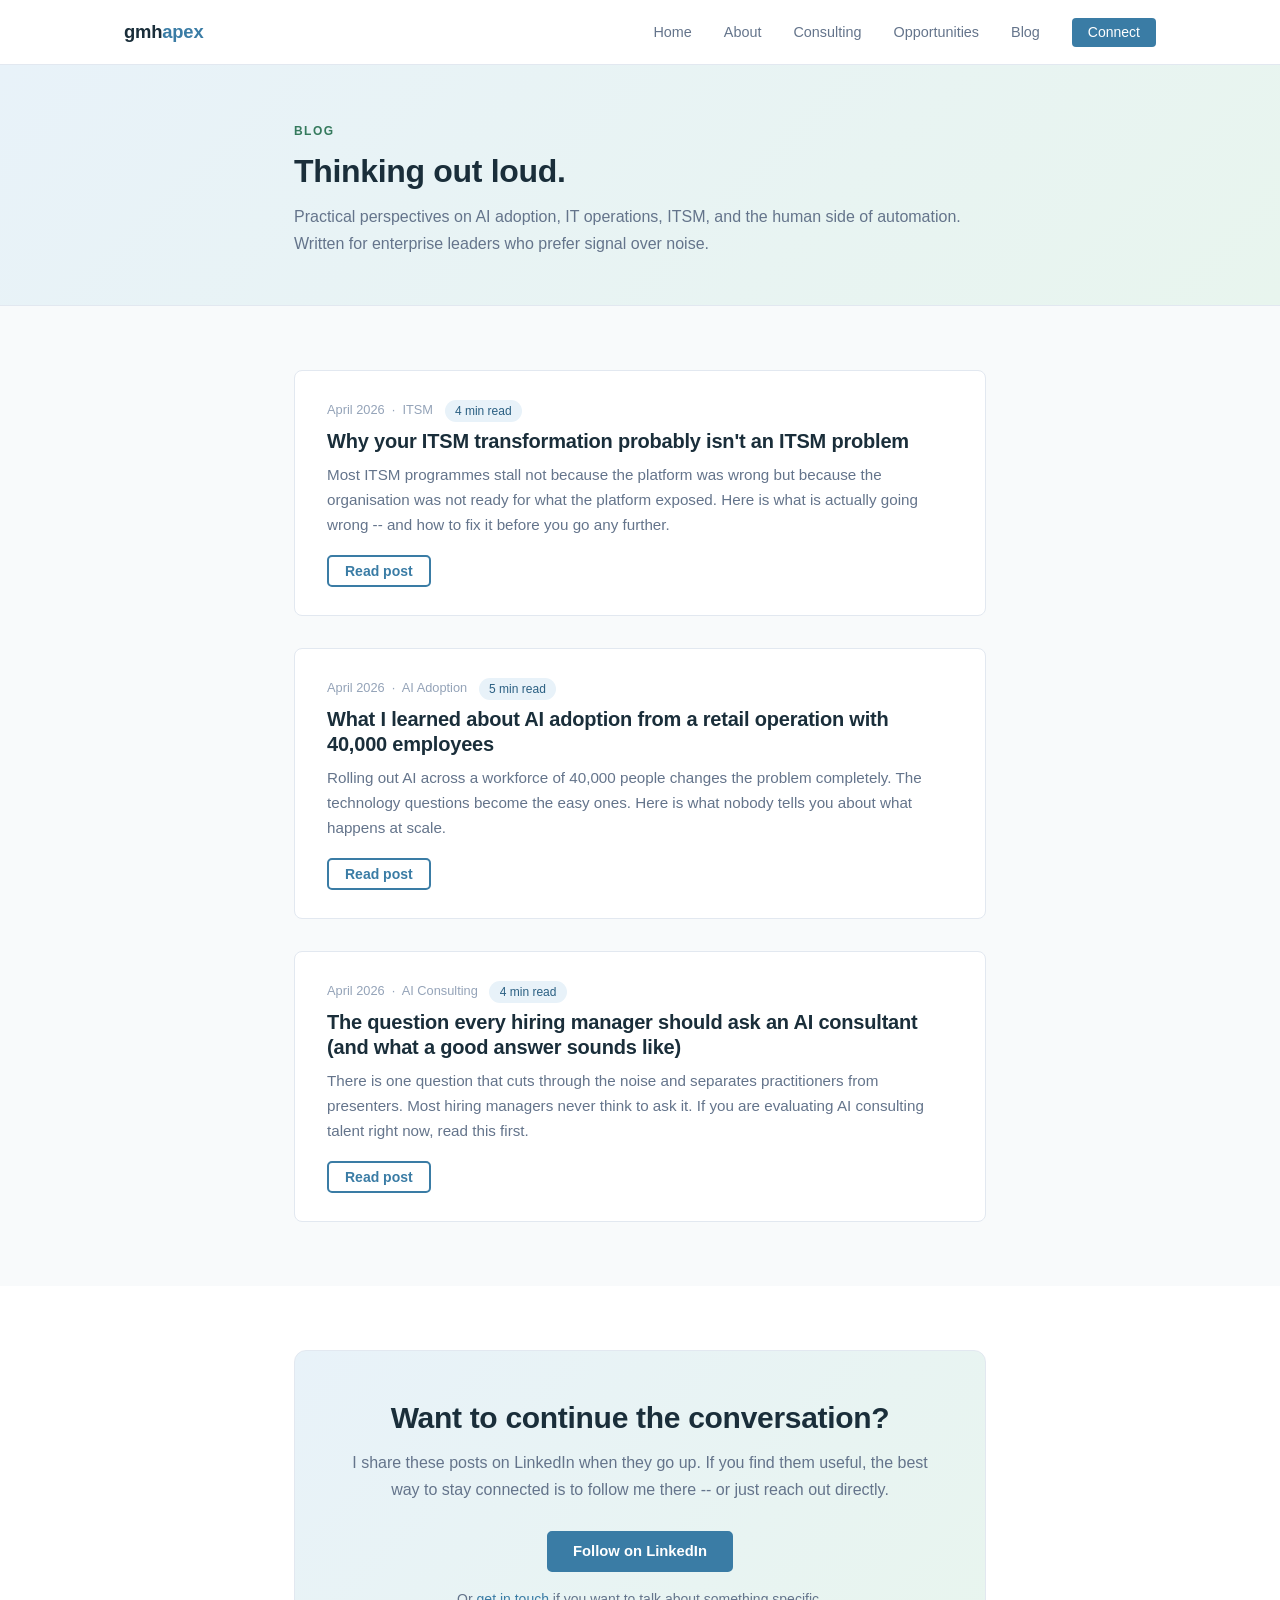
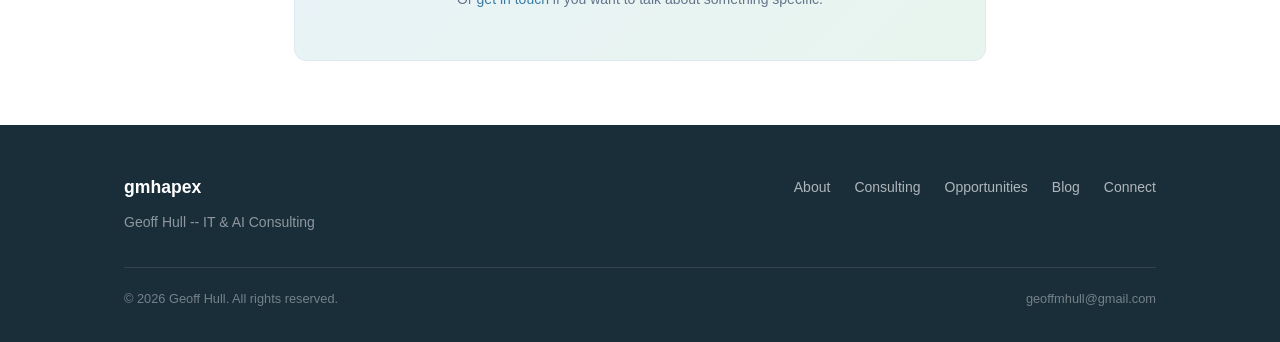
==== docs/blog/index.html @ 4c8a173a "Initial commit of site." ====
<!DOCTYPE html>
<html lang="en">
<head>
  <meta charset="UTF-8">
  <meta name="viewport" content="width=device-width, initial-scale=1.0">
  <title>Blog -- Geoff Hull | gmhapex.com</title>
  <meta name="description" content="Practical perspectives on AI adoption, IT operations transformation, ITSM, and the human side of automation. Geoff Hull's blog.">

  <!-- Canonical -->
  <link rel="canonical" href="https://gmhapex.com/blog/">

  <!-- OpenGraph -->
  <meta property="og:title" content="Blog -- Geoff Hull">
  <meta property="og:description" content="Practical perspectives on AI adoption, IT operations transformation, ITSM, and the human side of automation.">
  <meta property="og:url" content="https://gmhapex.com/blog/">
  <meta property="og:type" content="website">
  <meta property="og:image" content="https://gmhapex.com/assets/img/geoff-hull.jpg">

  <!-- Twitter Card -->
  <meta name="twitter:card" content="summary_large_image">
  <meta name="twitter:site" content="@geoffmhull">
  <meta name="twitter:title" content="Blog -- Geoff Hull">
  <meta name="twitter:description" content="Practical perspectives on AI adoption, IT operations, and the human side of transformation.">
  <meta name="twitter:image" content="https://gmhapex.com/assets/img/geoff-hull.jpg">

  <link rel="stylesheet" href="../assets/css/style.css">

  <!-- JSON-LD: Blog -->
  <script type="application/ld+json">
  {
    "@context": "https://schema.org",
    "@type": "Blog",
    "name": "Geoff Hull -- Blog",
    "url": "https://gmhapex.com/blog/",
    "description": "Practical perspectives on AI adoption, IT operations transformation, and the human side of automation.",
    "author": {
      "@type": "Person",
      "name": "Geoff Hull",
      "url": "https://gmhapex.com"
    }
  }
  </script>
</head>
<body>

  <!-- ===== Navigation ===== -->
  <nav class="site-nav" role="navigation" aria-label="Main navigation">
    <div class="container site-nav__inner">
      <a href="../index.html" class="site-nav__brand">gmh<span>apex</span></a>
      <button class="nav-toggle" aria-label="Open menu" aria-expanded="false">
        <span></span><span></span><span></span>
      </button>
      <ul class="site-nav__links">
        <li><a href="../index.html">Home</a></li>
        <li><a href="../about.html">About</a></li>
        <li><a href="../consulting.html">Consulting</a></li>
        <li><a href="../opportunities.html">Opportunities</a></li>
        <li><a href="index.html">Blog</a></li>
        <li class="nav-cta"><a href="../connect.html">Connect</a></li>
      </ul>
    </div>
  </nav>

  <!-- ===== Page header ===== -->
  <header class="post-header">
    <div class="container--narrow">
      <p class="section-label">Blog</p>
      <h1>Thinking out loud.</h1>
      <p class="post-header__sub">
        Practical perspectives on AI adoption, IT operations, ITSM, and the human side of automation.
        Written for enterprise leaders who prefer signal over noise.
      </p>
    </div>
  </header>

  <!-- ===== Post list ===== -->
  <section>
    <div class="container--narrow">
      <div class="post-list">

        <article class="post-card">
          <p class="post-card__meta">April 2026 &nbsp;&#183;&nbsp; ITSM <span class="tag">4 min read</span></p>
          <h2 class="post-card__title">
            <a href="itsm-transformation.html">Why your ITSM transformation probably isn't an ITSM problem</a>
          </h2>
          <p class="post-card__excerpt">
            Most ITSM programmes stall not because the platform was wrong but because the
            organisation was not ready for what the platform exposed. Here is what is actually
            going wrong -- and how to fix it before you go any further.
          </p>
          <div style="margin-top:1rem;">
            <a href="itsm-transformation.html" class="btn btn--outline" style="font-size:0.875rem; padding:0.45rem 1rem;">Read post</a>
          </div>
        </article>

        <article class="post-card">
          <p class="post-card__meta">April 2026 &nbsp;&#183;&nbsp; AI Adoption <span class="tag">5 min read</span></p>
          <h2 class="post-card__title">
            <a href="ai-adoption-retail.html">What I learned about AI adoption from a retail operation with 40,000 employees</a>
          </h2>
          <p class="post-card__excerpt">
            Rolling out AI across a workforce of 40,000 people changes the problem completely.
            The technology questions become the easy ones. Here is what nobody tells you about
            what happens at scale.
          </p>
          <div style="margin-top:1rem;">
            <a href="ai-adoption-retail.html" class="btn btn--outline" style="font-size:0.875rem; padding:0.45rem 1rem;">Read post</a>
          </div>
        </article>

        <article class="post-card">
          <p class="post-card__meta">April 2026 &nbsp;&#183;&nbsp; AI Consulting <span class="tag">4 min read</span></p>
          <h2 class="post-card__title">
            <a href="ai-consultant-question.html">The question every hiring manager should ask an AI consultant (and what a good answer sounds like)</a>
          </h2>
          <p class="post-card__excerpt">
            There is one question that cuts through the noise and separates practitioners from
            presenters. Most hiring managers never think to ask it. If you are evaluating AI
            consulting talent right now, read this first.
          </p>
          <div style="margin-top:1rem;">
            <a href="ai-consultant-question.html" class="btn btn--outline" style="font-size:0.875rem; padding:0.45rem 1rem;">Read post</a>
          </div>
        </article>

      </div>
    </div>
  </section>

  <!-- ===== Newsletter/connect prompt ===== -->
  <section class="section--alt">
    <div class="container--narrow">
      <div class="cta-block">
        <h2>Want to continue the conversation?</h2>
        <p>
          I share these posts on LinkedIn when they go up. If you find them useful, the best
          way to stay connected is to follow me there -- or just reach out directly.
        </p>
        <a href="https://www.linkedin.com/in/gmhull2025" class="btn btn--primary" target="_blank" rel="noopener noreferrer">Follow on LinkedIn</a>
        <div style="margin-top:1rem; font-size:0.875rem; color:var(--text-muted);">
          Or <a href="../connect.html">get in touch</a> if you want to talk about something specific.
        </div>
      </div>
    </div>
  </section>

  <!-- ===== Footer ===== -->
  <footer class="site-footer">
    <div class="container">
      <div class="site-footer__inner">
        <div>
          <div class="site-footer__brand">gmhapex</div>
          <div class="site-footer__tagline">Geoff Hull -- IT &amp; AI Consulting</div>
        </div>
        <ul class="site-footer__nav">
          <li><a href="../about.html">About</a></li>
          <li><a href="../consulting.html">Consulting</a></li>
          <li><a href="../opportunities.html">Opportunities</a></li>
          <li><a href="index.html">Blog</a></li>
          <li><a href="../connect.html">Connect</a></li>
        </ul>
      </div>
      <div class="site-footer__bottom">
        <span>&copy; 2026 Geoff Hull. All rights reserved.</span>
        <!-- EMAIL PLACEHOLDER: Replace geoffmhull@gmail.com with geoff@gmhapex.com once Cloudflare email routing is live -->
        <span><a href="mailto:geoffmhull@gmail.com" style="color:rgba(255,255,255,0.4);">geoffmhull@gmail.com</a></span>
      </div>
    </div>
  </footer>

  <script src="../assets/js/main.js"></script>
</body>
</html>
---- docs/assets/css/style.css ----
/* ==========================================================================
   GMHAPEX.COM -- Main Stylesheet
   Site: gmhapex.com | Owner: Geoff Hull
   Font: Arial (system), no external dependencies
   Palette: Greens and blues, light tones
   ========================================================================== */

/* --- Reset & Base --------------------------------------------------------- */
*, *::before, *::after {
  box-sizing: border-box;
  margin: 0;
  padding: 0;
}

html {
  font-size: 16px;
  scroll-behavior: smooth;
}

body {
  font-family: Arial, Helvetica, sans-serif;
  font-weight: 400;
  color: #2d3748;
  background: #f8fafb;
  line-height: 1.7;
}

/* --- Color tokens --------------------------------------------------------- */
:root {
  --blue:          #3a7ca5;   /* primary accent */
  --blue-dark:     #2a5f82;
  --blue-light:    #e8f2f9;
  --green:         #4a9b78;   /* secondary accent */
  --green-dark:    #357a5d;
  --green-light:   #e8f5ee;
  --text:          #2d3748;
  --text-muted:    #64748b;
  --text-light:    #94a3b8;
  --bg:            #f8fafb;
  --bg-white:      #ffffff;
  --border:        #e2e8f0;
  --heading:       #1a2e3a;
}

/* --- Typography ----------------------------------------------------------- */
h1, h2, h3, h4, h5, h6 {
  color: var(--heading);
  font-weight: 600;
  line-height: 1.25;
  letter-spacing: -0.01em;
}

h1 { font-size: 2.5rem; }
h2 { font-size: 1.875rem; }
h3 { font-size: 1.375rem; }
h4 { font-size: 1.125rem; }

p { margin-bottom: 1.1rem; }
p:last-child { margin-bottom: 0; }

a {
  color: var(--blue);
  text-decoration: none;
  transition: color 0.15s ease;
}
a:hover { color: var(--blue-dark); text-decoration: underline; }

strong { font-weight: 600; }

/* --- Layout --------------------------------------------------------------- */
.container {
  max-width: 1080px;
  margin: 0 auto;
  padding: 0 1.5rem;
}

.container--narrow {
  max-width: 740px;
  margin: 0 auto;
  padding: 0 1.5rem;
}

section {
  padding: 4rem 0;
}

.section--alt {
  background: var(--bg-white);
}

/* --- Navigation ----------------------------------------------------------- */
.site-nav {
  background: var(--bg-white);
  border-bottom: 1px solid var(--border);
  position: sticky;
  top: 0;
  z-index: 100;
}

.site-nav__inner {
  display: flex;
  align-items: center;
  justify-content: space-between;
  height: 64px;
}

.site-nav__brand {
  font-size: 1.15rem;
  font-weight: 600;
  color: var(--heading);
  text-decoration: none;
  letter-spacing: -0.01em;
}
.site-nav__brand:hover { color: var(--blue); text-decoration: none; }

.site-nav__brand span {
  color: var(--blue);
}

.site-nav__links {
  display: flex;
  gap: 2rem;
  list-style: none;
  align-items: center;
}

.site-nav__links a {
  color: var(--text-muted);
  font-size: 0.9rem;
  text-decoration: none;
  transition: color 0.15s ease;
}
.site-nav__links a:hover,
.site-nav__links a.active {
  color: var(--blue);
  text-decoration: none;
}

.site-nav__links .nav-cta a {
  background: var(--blue);
  color: #fff;
  padding: 0.4rem 1rem;
  border-radius: 4px;
  font-size: 0.875rem;
}
.site-nav__links .nav-cta a:hover {
  background: var(--blue-dark);
  color: #fff;
}

/* Mobile nav toggle */
.nav-toggle {
  display: none;
  background: none;
  border: none;
  cursor: pointer;
  padding: 0.5rem;
  flex-direction: column;
  gap: 5px;
}
.nav-toggle span {
  display: block;
  width: 22px;
  height: 2px;
  background: var(--text);
  border-radius: 2px;
  transition: all 0.2s ease;
}

@media (max-width: 720px) {
  .nav-toggle { display: flex; }
  .site-nav__links {
    display: none;
    position: absolute;
    top: 64px;
    left: 0;
    right: 0;
    background: var(--bg-white);
    border-bottom: 1px solid var(--border);
    flex-direction: column;
    gap: 0;
    padding: 1rem 0;
  }
  .site-nav__links.open { display: flex; }
  .site-nav__links li { width: 100%; }
  .site-nav__links a { display: block; padding: 0.65rem 1.5rem; }
  .site-nav__links .nav-cta a { margin: 0.5rem 1.5rem; padding: 0.5rem 1rem; display: inline-block; }
}

/* --- Hero ----------------------------------------------------------------- */
.hero {
  background: linear-gradient(135deg, #e8f2f9 0%, #e8f5ee 100%);
  padding: 5rem 0 4.5rem;
  border-bottom: 1px solid var(--border);
}

.hero__inner {
  display: grid;
  grid-template-columns: 1fr auto;
  gap: 3rem;
  align-items: center;
}

.hero__eyebrow {
  font-size: 0.8rem;
  text-transform: uppercase;
  letter-spacing: 0.12em;
  color: var(--green-dark);
  font-weight: 600;
  margin-bottom: 1rem;
}

.hero h1 {
  font-size: 2.75rem;
  margin-bottom: 1.25rem;
  line-height: 1.15;
}

.hero__sub {
  font-size: 1.15rem;
  color: var(--text-muted);
  max-width: 520px;
  margin-bottom: 2rem;
  line-height: 1.65;
}

.hero__actions {
  display: flex;
  gap: 1rem;
  flex-wrap: wrap;
}

.hero__avatar {
  width: 220px;
  height: 220px;
  border-radius: 50%;
  background: linear-gradient(135deg, var(--blue-light), var(--green-light));
  border: 4px solid var(--bg-white);
  box-shadow: 0 8px 32px rgba(58, 124, 165, 0.15);
  display: flex;
  align-items: center;
  justify-content: center;
  flex-shrink: 0;
}

.hero__avatar-initials {
  font-size: 4rem;
  font-weight: 300;
  color: var(--blue);
  letter-spacing: -0.02em;
}

/* Photo variant -- replaces initials when img is present */
.hero__avatar img {
  width: 100%;
  height: 100%;
  object-fit: cover;
  object-position: center top;
  border-radius: 50%;
  display: block;
}

@media (max-width: 760px) {
  .hero__inner {
    grid-template-columns: 1fr;
  }
  .hero__avatar {
    width: 140px;
    height: 140px;
    order: -1;
  }
  .hero__avatar-initials { font-size: 2.5rem; }
  .hero h1 { font-size: 2rem; }
}

/* --- Buttons -------------------------------------------------------------- */
.btn {
  display: inline-block;
  padding: 0.7rem 1.5rem;
  border-radius: 5px;
  font-size: 0.925rem;
  font-weight: 600;
  text-decoration: none;
  transition: all 0.15s ease;
  cursor: pointer;
  border: 2px solid transparent;
  line-height: 1;
}

.btn--primary {
  background: var(--blue);
  color: #fff;
  border-color: var(--blue);
}
.btn--primary:hover {
  background: var(--blue-dark);
  border-color: var(--blue-dark);
  color: #fff;
  text-decoration: none;
}

.btn--outline {
  background: transparent;
  color: var(--blue);
  border-color: var(--blue);
}
.btn--outline:hover {
  background: var(--blue);
  color: #fff;
  text-decoration: none;
}

.btn--green {
  background: var(--green);
  color: #fff;
  border-color: var(--green);
}
.btn--green:hover {
  background: var(--green-dark);
  border-color: var(--green-dark);
  color: #fff;
  text-decoration: none;
}

/* --- Section headings ----------------------------------------------------- */
.section-label {
  font-size: 0.75rem;
  text-transform: uppercase;
  letter-spacing: 0.12em;
  color: var(--green-dark);
  font-weight: 600;
  margin-bottom: 0.6rem;
}

.section-heading {
  font-size: 2rem;
  margin-bottom: 0.75rem;
}

.section-intro {
  color: var(--text-muted);
  font-size: 1.05rem;
  max-width: 620px;
  margin-bottom: 2.5rem;
  line-height: 1.7;
}

/* --- Cards ---------------------------------------------------------------- */
.card {
  background: var(--bg-white);
  border: 1px solid var(--border);
  border-radius: 8px;
  padding: 2rem;
  transition: box-shadow 0.2s ease, border-color 0.2s ease;
}

.card:hover {
  box-shadow: 0 4px 24px rgba(58, 124, 165, 0.1);
  border-color: var(--blue);
}

.card__icon {
  width: 44px;
  height: 44px;
  border-radius: 8px;
  background: var(--blue-light);
  display: flex;
  align-items: center;
  justify-content: center;
  margin-bottom: 1.1rem;
  font-size: 1.4rem;
}

.card__title {
  font-size: 1.15rem;
  margin-bottom: 0.6rem;
  color: var(--heading);
}

.card__body {
  color: var(--text-muted);
  font-size: 0.95rem;
  line-height: 1.65;
}

/* --- Grid helpers --------------------------------------------------------- */
.grid-2 {
  display: grid;
  grid-template-columns: repeat(2, 1fr);
  gap: 1.5rem;
}

.grid-3 {
  display: grid;
  grid-template-columns: repeat(3, 1fr);
  gap: 1.5rem;
}

.grid-4 {
  display: grid;
  grid-template-columns: repeat(4, 1fr);
  gap: 1.5rem;
}

@media (max-width: 900px) {
  .grid-4 { grid-template-columns: repeat(2, 1fr); }
  .grid-3 { grid-template-columns: repeat(2, 1fr); }
}

@media (max-width: 560px) {
  .grid-4, .grid-3, .grid-2 { grid-template-columns: 1fr; }
}

/* --- Service section ------------------------------------------------------- */
.service-block {
  border-top: 1px solid var(--border);
  padding: 2.5rem 0;
}
.service-block:last-child { border-bottom: 1px solid var(--border); }

.service-block__header {
  display: grid;
  grid-template-columns: auto 1fr;
  gap: 1.25rem;
  align-items: flex-start;
  margin-bottom: 1.25rem;
}

.service-block__num {
  width: 40px;
  height: 40px;
  border-radius: 50%;
  background: var(--blue-light);
  color: var(--blue-dark);
  font-weight: 600;
  font-size: 1rem;
  display: flex;
  align-items: center;
  justify-content: center;
  flex-shrink: 0;
  margin-top: 2px;
}

.service-block__title { font-size: 1.35rem; margin-bottom: 0.2rem; }

.service-block__problem {
  background: var(--green-light);
  border-left: 3px solid var(--green);
  padding: 0.85rem 1.1rem;
  border-radius: 0 6px 6px 0;
  font-size: 0.9rem;
  color: var(--text-muted);
  margin-bottom: 1.1rem;
  font-style: italic;
}

.service-block__body { font-size: 0.975rem; line-height: 1.75; }

.service-block__tags {
  display: flex;
  flex-wrap: wrap;
  gap: 0.4rem;
  margin-top: 1rem;
}

.tag {
  font-size: 0.75rem;
  padding: 0.25rem 0.65rem;
  background: var(--blue-light);
  color: var(--blue-dark);
  border-radius: 20px;
  font-weight: 500;
}

/* --- Blog ----------------------------------------------------------------- */
.post-list { display: flex; flex-direction: column; gap: 2rem; }

.post-card {
  background: var(--bg-white);
  border: 1px solid var(--border);
  border-radius: 8px;
  padding: 1.75rem 2rem;
  transition: box-shadow 0.2s ease, border-color 0.2s ease;
}
.post-card:hover {
  box-shadow: 0 4px 20px rgba(58, 124, 165, 0.1);
  border-color: var(--blue);
}

.post-card__meta {
  font-size: 0.8rem;
  color: var(--text-light);
  margin-bottom: 0.5rem;
}

.post-card__meta .tag { margin-left: 0.5rem; vertical-align: middle; }

.post-card__title {
  font-size: 1.25rem;
  margin-bottom: 0.5rem;
}
.post-card__title a { color: var(--heading); text-decoration: none; }
.post-card__title a:hover { color: var(--blue); }

.post-card__excerpt {
  color: var(--text-muted);
  font-size: 0.95rem;
  line-height: 1.65;
}

/* Blog post page */
.post-content {
  font-size: 1.025rem;
  line-height: 1.8;
}
.post-content p { margin-bottom: 1.25rem; }
.post-content h2 { margin: 2rem 0 0.75rem; font-size: 1.5rem; }
.post-content h3 { margin: 1.5rem 0 0.5rem; font-size: 1.2rem; }

.post-header {
  background: linear-gradient(135deg, #e8f2f9 0%, #e8f5ee 100%);
  padding: 3.5rem 0 3rem;
  border-bottom: 1px solid var(--border);
}

.post-header__meta {
  font-size: 0.8rem;
  color: var(--text-muted);
  margin-bottom: 0.75rem;
}

.post-header h1 {
  font-size: 2rem;
  max-width: 680px;
  margin-bottom: 0.75rem;
}

.post-header__sub {
  color: var(--text-muted);
  font-size: 1rem;
}

/* --- Stat strip ----------------------------------------------------------- */
.stat-strip {
  background: var(--blue);
  color: #fff;
  padding: 2.5rem 0;
}

.stat-strip__inner {
  display: flex;
  justify-content: space-around;
  flex-wrap: wrap;
  gap: 2rem;
  text-align: center;
}

.stat__number {
  font-size: 2.25rem;
  font-weight: 700;
  display: block;
  color: #fff;
  letter-spacing: -0.02em;
}

.stat__label {
  font-size: 0.875rem;
  color: rgba(255,255,255,0.8);
}

/* --- CTA block ------------------------------------------------------------ */
.cta-block {
  background: linear-gradient(135deg, var(--blue-light) 0%, var(--green-light) 100%);
  border: 1px solid var(--border);
  border-radius: 12px;
  padding: 3rem;
  text-align: center;
}

.cta-block h2 { margin-bottom: 0.75rem; }
.cta-block p  { color: var(--text-muted); margin-bottom: 1.75rem; }

/* --- Opportunities -------------------------------------------------------- */
.opportunity-type {
  background: var(--bg-white);
  border: 1px solid var(--border);
  border-radius: 8px;
  padding: 2rem;
}

.opportunity-type__badge {
  display: inline-block;
  font-size: 0.72rem;
  font-weight: 600;
  text-transform: uppercase;
  letter-spacing: 0.08em;
  padding: 0.25rem 0.65rem;
  border-radius: 20px;
  margin-bottom: 1rem;
}

.badge--blue {
  background: var(--blue-light);
  color: var(--blue-dark);
}

.badge--green {
  background: var(--green-light);
  color: var(--green-dark);
}

/* --- Connect / social links ----------------------------------------------- */
.social-links {
  display: flex;
  flex-direction: column;
  gap: 1rem;
}

.social-link {
  display: flex;
  align-items: center;
  gap: 1rem;
  padding: 1.1rem 1.5rem;
  background: var(--bg-white);
  border: 1px solid var(--border);
  border-radius: 8px;
  text-decoration: none;
  color: var(--text);
  transition: all 0.15s ease;
}

.social-link:hover {
  border-color: var(--blue);
  box-shadow: 0 2px 12px rgba(58, 124, 165, 0.12);
  color: var(--blue);
  text-decoration: none;
}

.social-link__icon {
  width: 40px;
  height: 40px;
  border-radius: 8px;
  display: flex;
  align-items: center;
  justify-content: center;
  font-size: 1.3rem;
  flex-shrink: 0;
}

.social-link__info strong { display: block; font-size: 0.975rem; }
.social-link__info span { font-size: 0.85rem; color: var(--text-muted); }

/* --- About page ----------------------------------------------------------- */
.bio-section {
  display: grid;
  grid-template-columns: 1fr 320px;
  gap: 3.5rem;
  align-items: start;
}

.bio-aside {
  position: sticky;
  top: 80px;
}

.bio-aside__card {
  background: var(--bg-white);
  border: 1px solid var(--border);
  border-radius: 10px;
  overflow: hidden;
}

.bio-aside__avatar {
  background: linear-gradient(135deg, var(--blue-light), var(--green-light));
  height: 200px;
  display: flex;
  align-items: center;
  justify-content: center;
  font-size: 4rem;
  font-weight: 300;
  color: var(--blue);
  overflow: hidden;
}

.bio-aside__avatar img {
  width: 100%;
  height: 100%;
  object-fit: cover;
  object-position: center top;
  display: block;
}

.bio-aside__details {
  padding: 1.5rem;
}

.bio-aside__details h3 { font-size: 1.1rem; margin-bottom: 0.2rem; }
.bio-aside__details .role { color: var(--text-muted); font-size: 0.875rem; margin-bottom: 1rem; }

.bio-stat { margin-bottom: 0.6rem; font-size: 0.875rem; }
.bio-stat strong { color: var(--heading); }

@media (max-width: 860px) {
  .bio-section { grid-template-columns: 1fr; }
  .bio-aside { position: static; }
}

/* --- Footer --------------------------------------------------------------- */
.site-footer {
  background: var(--heading);
  color: rgba(255,255,255,0.75);
  padding: 3rem 0 2rem;
  margin-top: 0;
}

.site-footer__inner {
  display: grid;
  grid-template-columns: 1fr auto;
  gap: 2rem;
  align-items: start;
  margin-bottom: 2rem;
}

.site-footer__brand {
  font-size: 1.1rem;
  font-weight: 600;
  color: #fff;
  margin-bottom: 0.5rem;
}

.site-footer__tagline {
  font-size: 0.875rem;
  color: rgba(255,255,255,0.5);
}

.site-footer__nav {
  display: flex;
  gap: 1.5rem;
  list-style: none;
  flex-wrap: wrap;
}

.site-footer__nav a {
  color: rgba(255,255,255,0.65);
  font-size: 0.875rem;
  text-decoration: none;
  transition: color 0.15s;
}
.site-footer__nav a:hover { color: #fff; }

.site-footer__bottom {
  border-top: 1px solid rgba(255,255,255,0.1);
  padding-top: 1.25rem;
  font-size: 0.8rem;
  color: rgba(255,255,255,0.4);
  display: flex;
  justify-content: space-between;
  align-items: center;
  flex-wrap: wrap;
  gap: 0.5rem;
}

@media (max-width: 600px) {
  .site-footer__inner { grid-template-columns: 1fr; }
  .site-footer__bottom { flex-direction: column; align-items: flex-start; }
}

/* --- Utilities ------------------------------------------------------------ */
.text-center { text-align: center; }
.text-muted { color: var(--text-muted); }
.mt-1 { margin-top: 1rem; }
.mt-2 { margin-top: 2rem; }
.mb-1 { margin-bottom: 1rem; }
.mb-2 { margin-bottom: 2rem; }

/* --- 404 ------------------------------------------------------------------ */
.error-page {
  min-height: 60vh;
  display: flex;
  align-items: center;
  justify-content: center;
  text-align: center;
  padding: 4rem 1.5rem;
}

.error-page__num {
  font-size: 6rem;
  font-weight: 700;
  color: var(--blue-light);
  line-height: 1;
  margin-bottom: 0.5rem;
}

.error-page h1 { margin-bottom: 0.75rem; }
.error-page p  { color: var(--text-muted); margin-bottom: 2rem; }

/* --- Divider -------------------------------------------------------------- */
.divider {
  border: none;
  border-top: 1px solid var(--border);
  margin: 0;
}
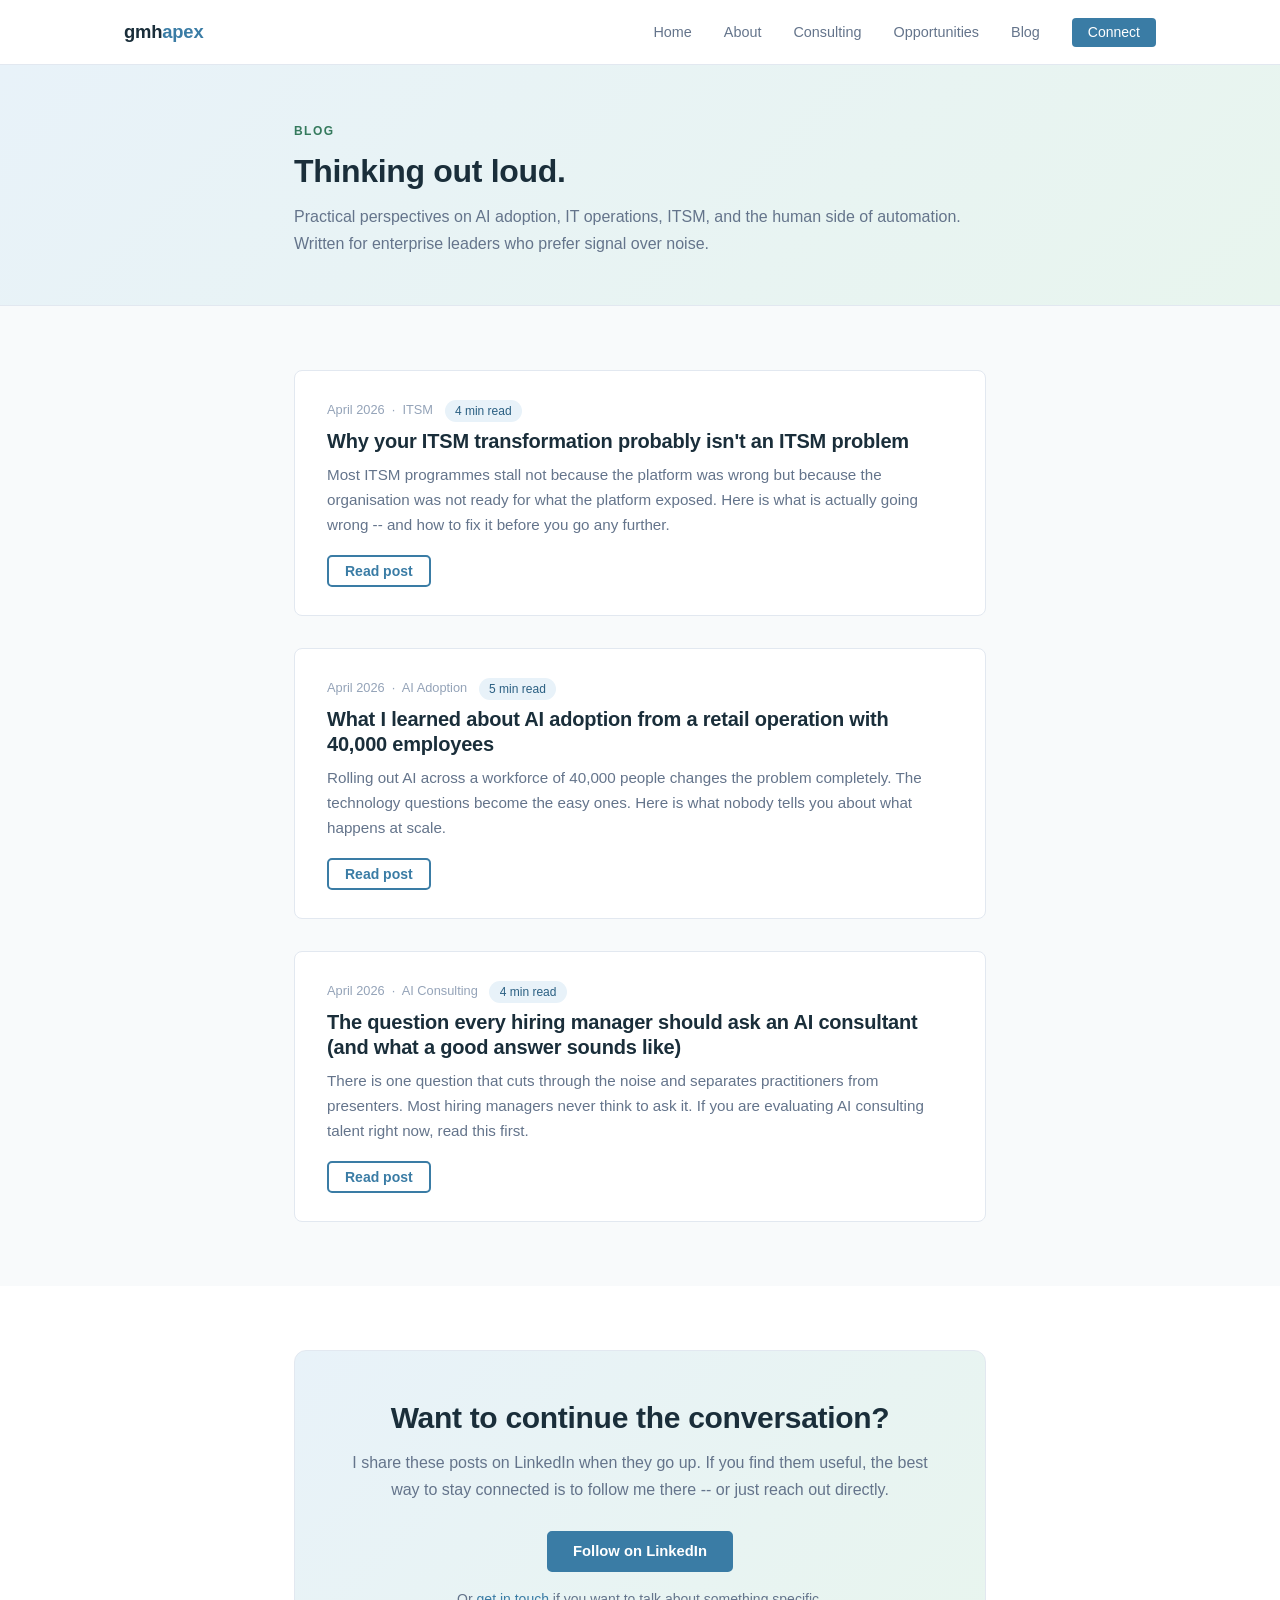
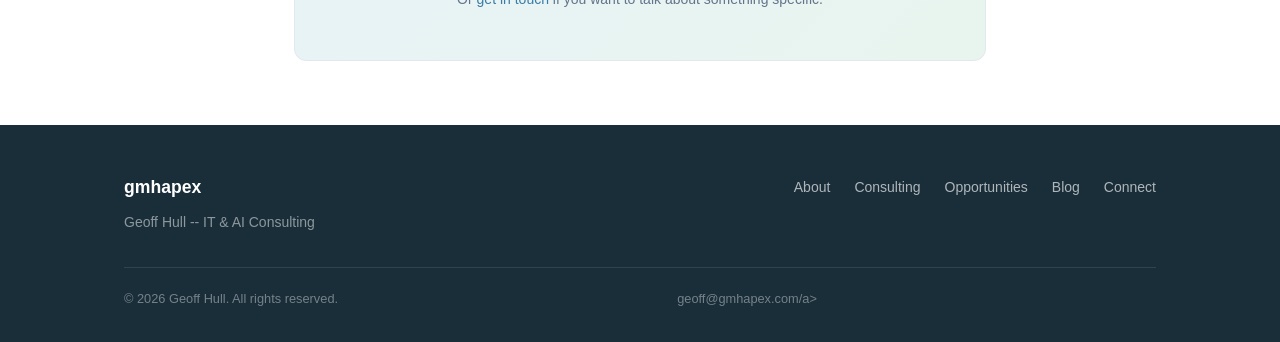
==== commit 146be471: "updating email address." ====
--- a/docs/blog/index.html
+++ b/docs/blog/index.html
@@ -162,8 +162,7 @@
       </div>
       <div class="site-footer__bottom">
         <span>&copy; 2026 Geoff Hull. All rights reserved.</span>
-        <!-- EMAIL PLACEHOLDER: Replace geoffmhull@gmail.com with geoff@gmhapex.com once Cloudflare email routing is live -->
-        <span><a href="mailto:geoffmhull@gmail.com" style="color:rgba(255,255,255,0.4);">geoffmhull@gmail.com</a></span>
+        <span><a href="mailto:geoff@gmhapex.com" style="color:rgba(255,255,255,0.4);">geoff@gmhapex.com/a></span>
       </div>
     </div>
   </footer>
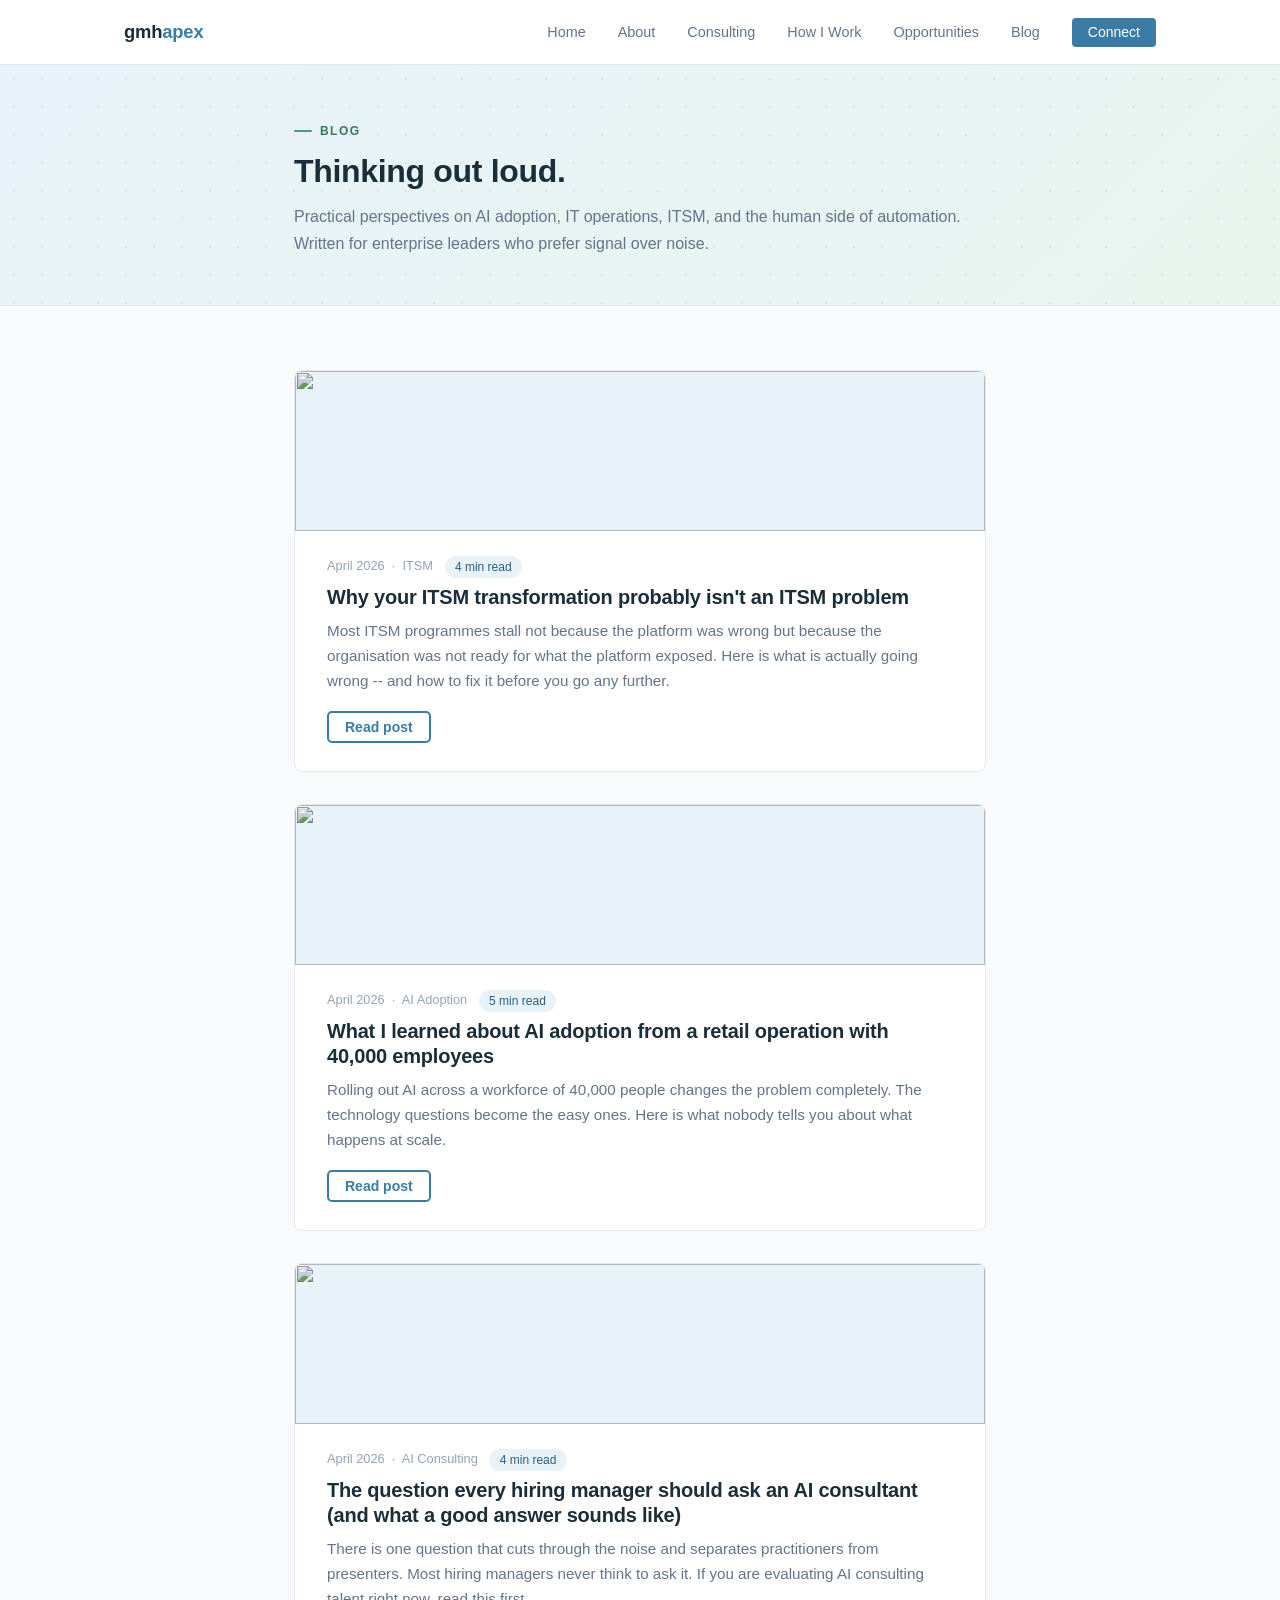
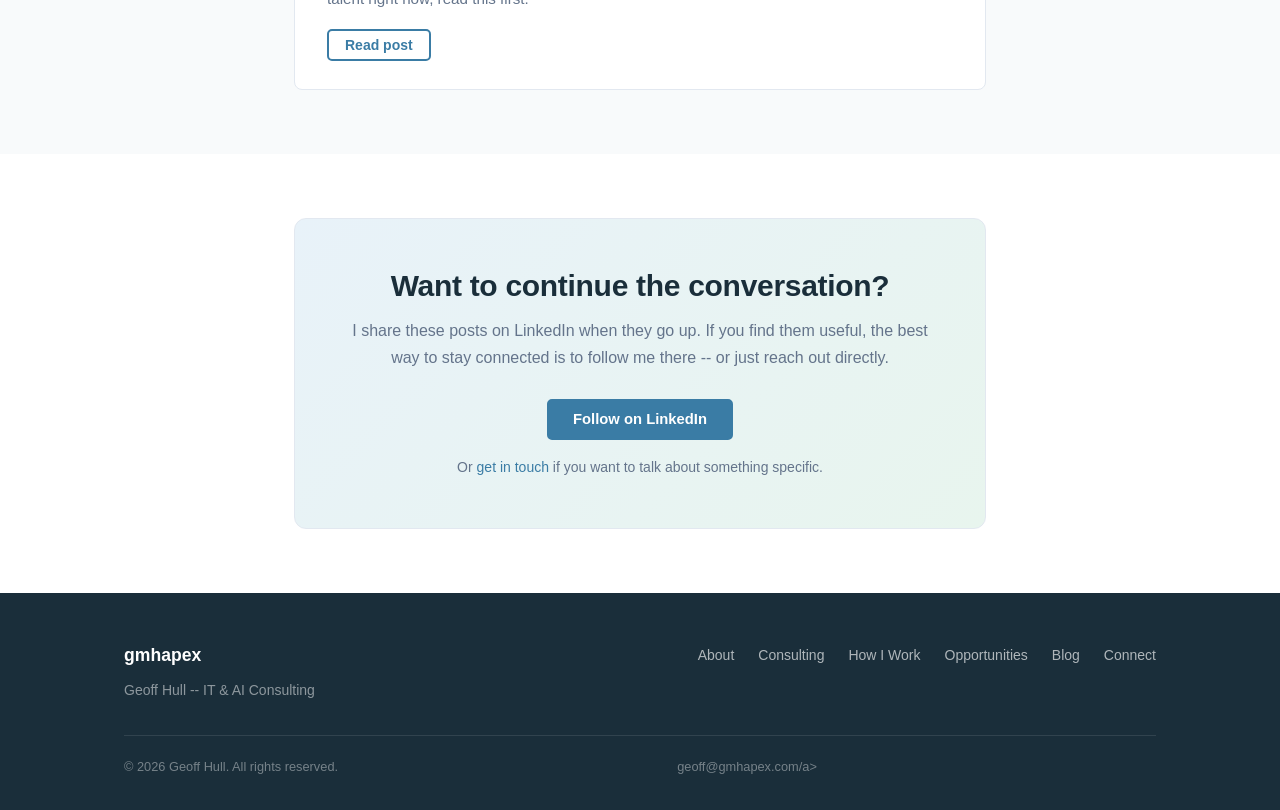
==== commit b552c4be: "Add stock photos, How I Work page, and sitewide nav updates - Add subtle Unsplash stock photos to co" ====
--- a/docs/blog/index.html
+++ b/docs/blog/index.html
@@ -54,6 +54,7 @@
         <li><a href="../index.html">Home</a></li>
         <li><a href="../about.html">About</a></li>
         <li><a href="../consulting.html">Consulting</a></li>
+        <li><a href="../how-i-work.html">How I Work</a></li>
         <li><a href="../opportunities.html">Opportunities</a></li>
         <li><a href="index.html">Blog</a></li>
         <li class="nav-cta"><a href="../connect.html">Connect</a></li>
@@ -79,6 +80,9 @@
       <div class="post-list">
 
         <article class="post-card">
+          <div class="post-card__img">
+            <img src="https://images.unsplash.com/photo-1522071820081-009f0129c71c?auto=format&fit=crop&w=800&q=65" alt="" loading="lazy" aria-hidden="true">
+          </div>
           <p class="post-card__meta">April 2026 &nbsp;&#183;&nbsp; ITSM <span class="tag">4 min read</span></p>
           <h2 class="post-card__title">
             <a href="itsm-transformation.html">Why your ITSM transformation probably isn't an ITSM problem</a>
@@ -94,6 +98,9 @@
         </article>
 
         <article class="post-card">
+          <div class="post-card__img">
+            <img src="https://images.unsplash.com/photo-1518770660439-4636190af475?auto=format&fit=crop&w=800&q=65" alt="" loading="lazy" aria-hidden="true">
+          </div>
           <p class="post-card__meta">April 2026 &nbsp;&#183;&nbsp; AI Adoption <span class="tag">5 min read</span></p>
           <h2 class="post-card__title">
             <a href="ai-adoption-retail.html">What I learned about AI adoption from a retail operation with 40,000 employees</a>
@@ -109,6 +116,9 @@
         </article>
 
         <article class="post-card">
+          <div class="post-card__img">
+            <img src="https://images.unsplash.com/photo-1551434678-e076c223a692?auto=format&fit=crop&w=800&q=65" alt="" loading="lazy" aria-hidden="true">
+          </div>
           <p class="post-card__meta">April 2026 &nbsp;&#183;&nbsp; AI Consulting <span class="tag">4 min read</span></p>
           <h2 class="post-card__title">
             <a href="ai-consultant-question.html">The question every hiring manager should ask an AI consultant (and what a good answer sounds like)</a>
@@ -155,6 +165,7 @@
         <ul class="site-footer__nav">
           <li><a href="../about.html">About</a></li>
           <li><a href="../consulting.html">Consulting</a></li>
+          <li><a href="../how-i-work.html">How I Work</a></li>
           <li><a href="../opportunities.html">Opportunities</a></li>
           <li><a href="index.html">Blog</a></li>
           <li><a href="../connect.html">Connect</a></li>
--- a/docs/assets/css/style.css
+++ b/docs/assets/css/style.css
@@ -192,6 +192,40 @@
   background: linear-gradient(135deg, #e8f2f9 0%, #e8f5ee 100%);
   padding: 5rem 0 4.5rem;
   border-bottom: 1px solid var(--border);
+  position: relative;
+  overflow: hidden;
+}
+
+/* Subtle dot grid overlay for hero and post headers */
+.hero::before,
+.post-header::before {
+  content: '';
+  position: absolute;
+  inset: 0;
+  background-image: radial-gradient(circle, rgba(58, 124, 165, 0.12) 1px, transparent 1px);
+  background-size: 28px 28px;
+  pointer-events: none;
+  z-index: 0;
+}
+
+/* Decorative circle accents in hero top-right */
+.hero::after {
+  content: '';
+  position: absolute;
+  top: -60px;
+  right: -60px;
+  width: 320px;
+  height: 320px;
+  border-radius: 50%;
+  background: radial-gradient(circle, rgba(74, 155, 120, 0.08) 0%, transparent 70%);
+  pointer-events: none;
+  z-index: 0;
+}
+
+.hero > *,
+.hero .container {
+  position: relative;
+  z-index: 1;
 }
 
 .hero__inner {
@@ -330,6 +364,19 @@
   color: var(--green-dark);
   font-weight: 600;
   margin-bottom: 0.6rem;
+  display: flex;
+  align-items: center;
+  gap: 0.5rem;
+}
+
+.section-label::before {
+  content: '';
+  display: inline-block;
+  width: 18px;
+  height: 2px;
+  background: var(--green);
+  border-radius: 2px;
+  flex-shrink: 0;
 }
 
 .section-heading {
@@ -472,6 +519,22 @@
   font-weight: 500;
 }
 
+/* Service block photo -- sits between header and problem callout */
+.service-block__img {
+  border-radius: 6px;
+  overflow: hidden;
+  height: 190px;
+  margin-bottom: 1.25rem;
+  background: var(--blue-light);
+}
+.service-block__img img {
+  width: 100%;
+  height: 100%;
+  object-fit: cover;
+  display: block;
+  filter: saturate(0.65) brightness(0.95);
+}
+
 /* --- Blog ----------------------------------------------------------------- */
 .post-list { display: flex; flex-direction: column; gap: 2rem; }
 
@@ -508,6 +571,38 @@
   line-height: 1.65;
 }
 
+/* Post card thumbnail -- bleeds to card edges */
+.post-card__img {
+  border-radius: 7px 7px 0 0;
+  overflow: hidden;
+  height: 160px;
+  margin: -1.75rem -2rem 1.5rem;
+  background: var(--blue-light);
+}
+.post-card__img img {
+  width: 100%;
+  height: 100%;
+  object-fit: cover;
+  display: block;
+  filter: saturate(0.65) brightness(0.95);
+}
+
+/* Card thumbnail (home page service/blog cards) -- bleeds to card edges */
+.card__img {
+  border-radius: 7px 7px 0 0;
+  overflow: hidden;
+  height: 140px;
+  margin: -2rem -2rem 1.25rem;
+  background: var(--blue-light);
+}
+.card__img img {
+  width: 100%;
+  height: 100%;
+  object-fit: cover;
+  display: block;
+  filter: saturate(0.65) brightness(0.95);
+}
+
 /* Blog post page */
 .post-content {
   font-size: 1.025rem;
@@ -521,6 +616,13 @@
   background: linear-gradient(135deg, #e8f2f9 0%, #e8f5ee 100%);
   padding: 3.5rem 0 3rem;
   border-bottom: 1px solid var(--border);
+  position: relative;
+  overflow: hidden;
+}
+
+.post-header > * {
+  position: relative;
+  z-index: 1;
 }
 
 .post-header__meta {
@@ -672,7 +774,7 @@
 
 .bio-aside__avatar {
   background: linear-gradient(135deg, var(--blue-light), var(--green-light));
-  height: 200px;
+  height: 260px;
   display: flex;
   align-items: center;
   justify-content: center;
@@ -686,7 +788,7 @@
   width: 100%;
   height: 100%;
   object-fit: cover;
-  object-position: center top;
+  object-position: center 15%;
   display: block;
 }
 
@@ -794,6 +896,154 @@
 .error-page h1 { margin-bottom: 0.75rem; }
 .error-page p  { color: var(--text-muted); margin-bottom: 2rem; }
 
+/* --- Process steps -------------------------------------------------------- */
+.process-steps {
+  margin: 2.5rem 0;
+}
+
+.process-step {
+  display: grid;
+  grid-template-columns: 52px 1fr;
+  gap: 0 1.5rem;
+  position: relative;
+  padding-bottom: 2.5rem;
+}
+
+.process-step:last-child { padding-bottom: 0; }
+
+/* Vertical connector line between steps */
+.process-step:not(:last-child)::after {
+  content: '';
+  position: absolute;
+  left: 25px;
+  top: 52px;
+  bottom: 0;
+  width: 2px;
+  background: var(--border);
+}
+
+.process-step__num {
+  width: 52px;
+  height: 52px;
+  border-radius: 50%;
+  background: var(--blue-light);
+  color: var(--blue-dark);
+  font-weight: 700;
+  font-size: 1.1rem;
+  display: flex;
+  align-items: center;
+  justify-content: center;
+  flex-shrink: 0;
+  border: 2px solid var(--blue);
+  position: relative;
+  z-index: 1;
+}
+
+.process-step__content { padding-top: 0.6rem; }
+
+.process-step__title {
+  font-size: 1.1rem;
+  font-weight: 600;
+  color: var(--heading);
+  margin-bottom: 0.5rem;
+}
+
+.process-step__body {
+  color: var(--text-muted);
+  font-size: 0.95rem;
+  line-height: 1.7;
+  margin-bottom: 0.75rem;
+}
+
+.process-step__outcome {
+  display: inline-block;
+  font-size: 0.825rem;
+  font-weight: 500;
+  color: var(--green-dark);
+  background: var(--green-light);
+  border-left: 3px solid var(--green);
+  padding: 0.45rem 0.85rem;
+  border-radius: 0 4px 4px 0;
+}
+
+.process-step__outcome::before {
+  content: 'You get: ';
+  font-weight: 700;
+}
+
+/* --- Pricing cards -------------------------------------------------------- */
+.pricing-grid {
+  display: grid;
+  grid-template-columns: repeat(3, 1fr);
+  gap: 1.5rem;
+  margin-top: 2rem;
+  align-items: start;
+}
+
+@media (max-width: 860px) {
+  .pricing-grid { grid-template-columns: 1fr; max-width: 460px; }
+}
+
+.pricing-card {
+  background: var(--bg-white);
+  border: 1px solid var(--border);
+  border-radius: 8px;
+  padding: 1.75rem;
+  display: flex;
+  flex-direction: column;
+}
+
+.pricing-card--featured {
+  border-color: var(--blue);
+  box-shadow: 0 4px 24px rgba(58, 124, 165, 0.12);
+}
+
+.pricing-card__label {
+  font-size: 0.7rem;
+  text-transform: uppercase;
+  letter-spacing: 0.12em;
+  font-weight: 600;
+  color: var(--green-dark);
+  margin-bottom: 0.65rem;
+}
+
+.pricing-card--featured .pricing-card__label { color: var(--blue); }
+
+.pricing-card__title {
+  font-size: 1.1rem;
+  font-weight: 600;
+  color: var(--heading);
+  margin-bottom: 0.3rem;
+}
+
+.pricing-card__duration {
+  font-size: 0.825rem;
+  color: var(--text-muted);
+  margin-bottom: 1rem;
+}
+
+.pricing-card__price {
+  font-size: 1.25rem;
+  font-weight: 600;
+  color: var(--blue-dark);
+  margin-bottom: 0.2rem;
+}
+
+.pricing-card__price-note {
+  font-size: 0.775rem;
+  color: var(--text-light);
+  margin-bottom: 1.1rem;
+}
+
+.pricing-card__body {
+  font-size: 0.9rem;
+  color: var(--text-muted);
+  line-height: 1.65;
+  flex-grow: 1;
+}
+
+.pricing-card__cta { margin-top: 1.5rem; }
+
 /* --- Divider -------------------------------------------------------------- */
 .divider {
   border: none;
